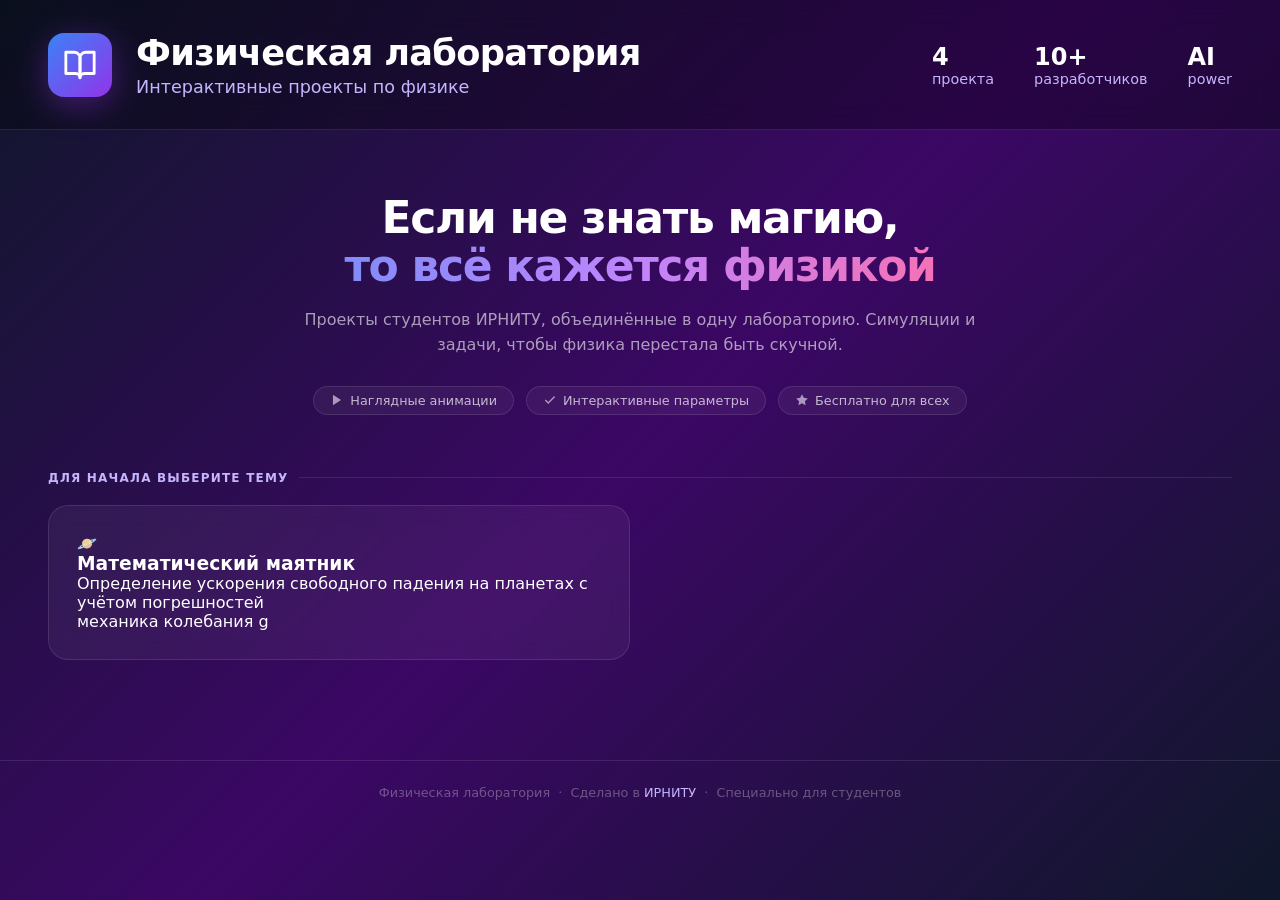
==== Physic/target/classes/templates/index.html @ 546d8663 "Финальная версия математического маятника Объединение математического маятника с остальными проектам" ====
<!DOCTYPE html>
<html lang="ru" xmlns:th="http://www.w3.org/1999/xhtml">

<head>
    <meta charset="UTF-8" />
    <meta name="viewport" content="width=device-width, initial-scale=1.0" />
    <title>Феноменольно</title>
    <link rel="stylesheet" href="../static/index.css" th:href="@{/index.css}">
</head>

<body>

<!-- Particle canvas -->
<canvas id="particles-canvas"></canvas>

<!-- Header -->
<header>
    <div class="header-inner">
        <a href="/" th:href="@{/}" class="header-logo">
            <!-- BookOpen icon -->
            <svg viewBox="0 0 24 24" fill="none" stroke="currentColor" stroke-width="2" stroke-linecap="round"
                 stroke-linejoin="round">
                <path d="M2 3h6a4 4 0 0 1 4 4v14a3 3 0 0 0-3-3H2z" />
                <path d="M22 3h-6a4 4 0 0 0-4 4v14a3 3 0 0 1 3-3h7z" />
            </svg>
        </a>
        <div class="header-text">
            <h1>Физическая лаборатория</h1>
            <p>Интерактивные проекты по физике</p>
        </div>
        <div class="stats-bar">
            <div class="stat-item">
                <div class="stat-number">4</div>
                <div class="stat-label">проекта</div>
            </div>
            <div class="stat-item">
                <div class="stat-number">10+</div>
                <div class="stat-label">разработчиков</div>
            </div>
            <div class="stat-item">
                <div class="stat-number">AI</div>
                <div class="stat-label">power</div>
            </div>
        </div>
    </div>
</header>

<!-- Main -->
<main>
    <!-- Hero -->
    <div class="hero">
        <h2>Если не знать магию,<br><span>то всё кажется физикой</span></h2>
        <p>Проекты студентов ИРНИТУ, объединённые в одну лабораторию. Симуляции и задачи, чтобы физика перестала быть
            скучной.</p>
        <div class="hero-features">
            <div class="feature-pill">
                <!-- play icon -->
                <svg viewBox="0 0 24 24" fill="currentColor">
                    <polygon points="5 3 19 12 5 21 5 3" />
                </svg>
                Наглядные анимации
            </div>
            <div class="feature-pill">
                <!-- check icon -->
                <svg viewBox="0 0 24 24" fill="none" stroke="currentColor" stroke-width="2.5">
                    <polyline points="20 6 9 17 4 12" />
                </svg>
                Интерактивные параметры
            </div>
            <div class="feature-pill">
                <!-- star icon -->
                <svg viewBox="0 0 24 24" fill="currentColor">
                    <polygon
                            points="12 2 15.09 8.26 22 9.27 17 14.14 18.18 21.02 12 17.77 5.82 21.02 7 14.14 2 9.27 8.91 8.26 12 2" />
                </svg>
                Бесплатно для всех
            </div>
        </div>
    </div>

    <!-- Topics -->
    <div class="section-label">Для начала выберите тему</div>

    <div class="topics-grid" id="topics-grid">
        <!-- ✅ СТАТИЧЕСКАЯ КАРТОЧКА: Маятник (если JS не загрузится) -->
        <a th:href="@{/pendulum}" class="topic-card" style="text-decoration: none; color: inherit; display: block;">
            <div class="topic-icon">🪐</div>
            <h3 class="topic-title">Математический маятник</h3>
            <p class="topic-desc">Определение ускорения свободного падения на планетах с учётом погрешностей</p>
            <div class="topic-tags">
                <span class="tag">механика</span>
                <span class="tag">колебания</span>
                <span class="tag">g</span>
            </div>
        </a>
        <!-- Остальные карточки добавятся через JS -->
    </div>
</main>

<!-- Footer -->
<footer>
    Физическая лаборатория &nbsp;·&nbsp; Сделано в <a href="https://www.istu.edu/" target="_blank">ИРНИТУ</a>
    &nbsp;·&nbsp; Специально для студентов
</footer>

<script src="../../../../../src/main/resources/static/particles.js" th:src="@{/particles.js}"></script>
<script src="../../../../../src/main/resources/static/index.js" th:src="@{/index.js}"></script>
</body>

</html>
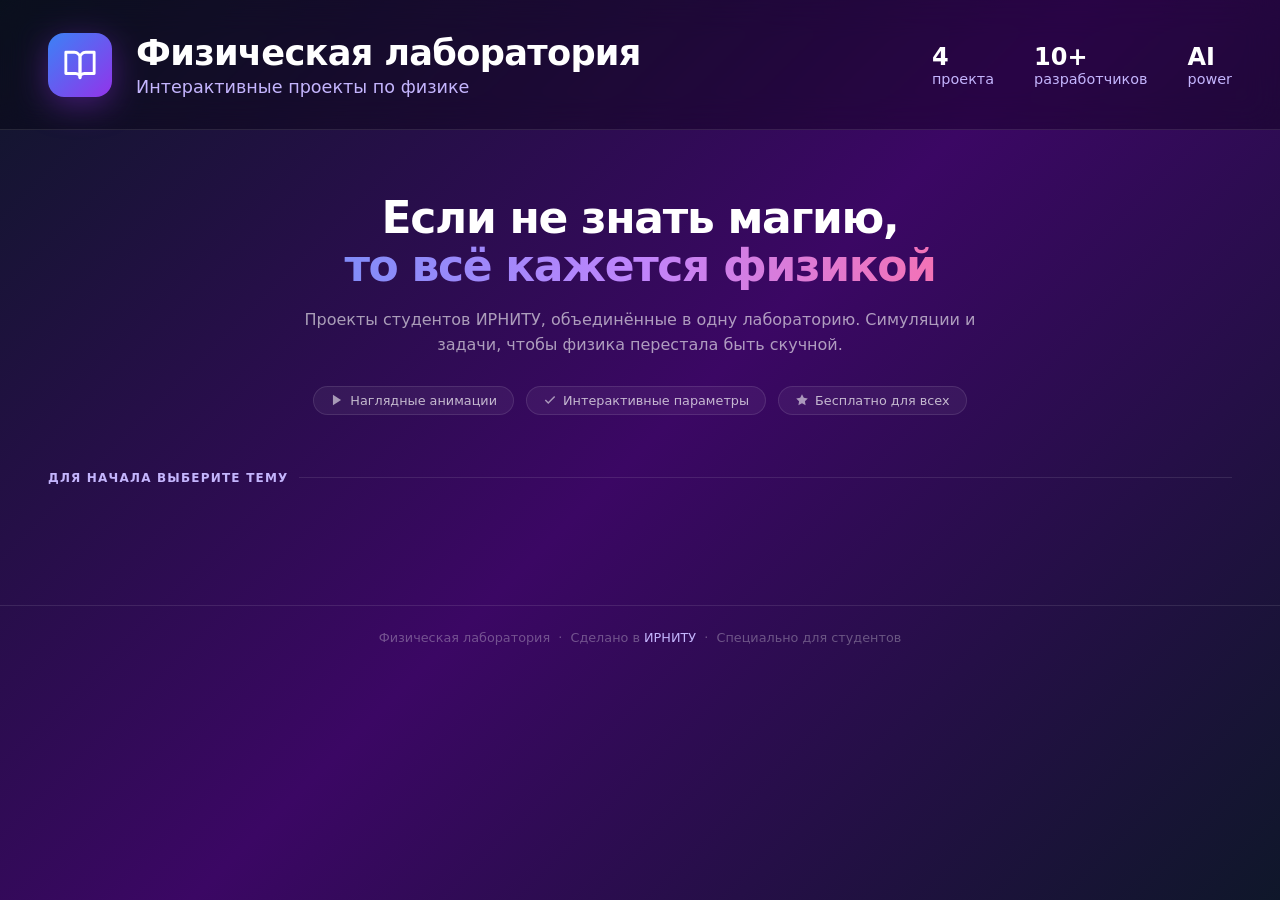
==== commit a98b53a4: "Финальная версия финальной версии Самая ФИНАЛЬНАЯ версия" ====
--- a/Physic/target/classes/templates/index.html
+++ b/Physic/target/classes/templates/index.html
@@ -81,19 +81,9 @@
     <!-- Topics -->
     <div class="section-label">Для начала выберите тему</div>
 
+    <!-- ✅ Сетка карточек: заполняется ТОЛЬКО через JS (index.js) -->
     <div class="topics-grid" id="topics-grid">
-        <!-- ✅ СТАТИЧЕСКАЯ КАРТОЧКА: Маятник (если JS не загрузится) -->
-        <a th:href="@{/pendulum}" class="topic-card" style="text-decoration: none; color: inherit; display: block;">
-            <div class="topic-icon">🪐</div>
-            <h3 class="topic-title">Математический маятник</h3>
-            <p class="topic-desc">Определение ускорения свободного падения на планетах с учётом погрешностей</p>
-            <div class="topic-tags">
-                <span class="tag">механика</span>
-                <span class="tag">колебания</span>
-                <span class="tag">g</span>
-            </div>
-        </a>
-        <!-- Остальные карточки добавятся через JS -->
+        <!-- Карточки добавляются динамически из topics массива в index.js -->
     </div>
 </main>
 
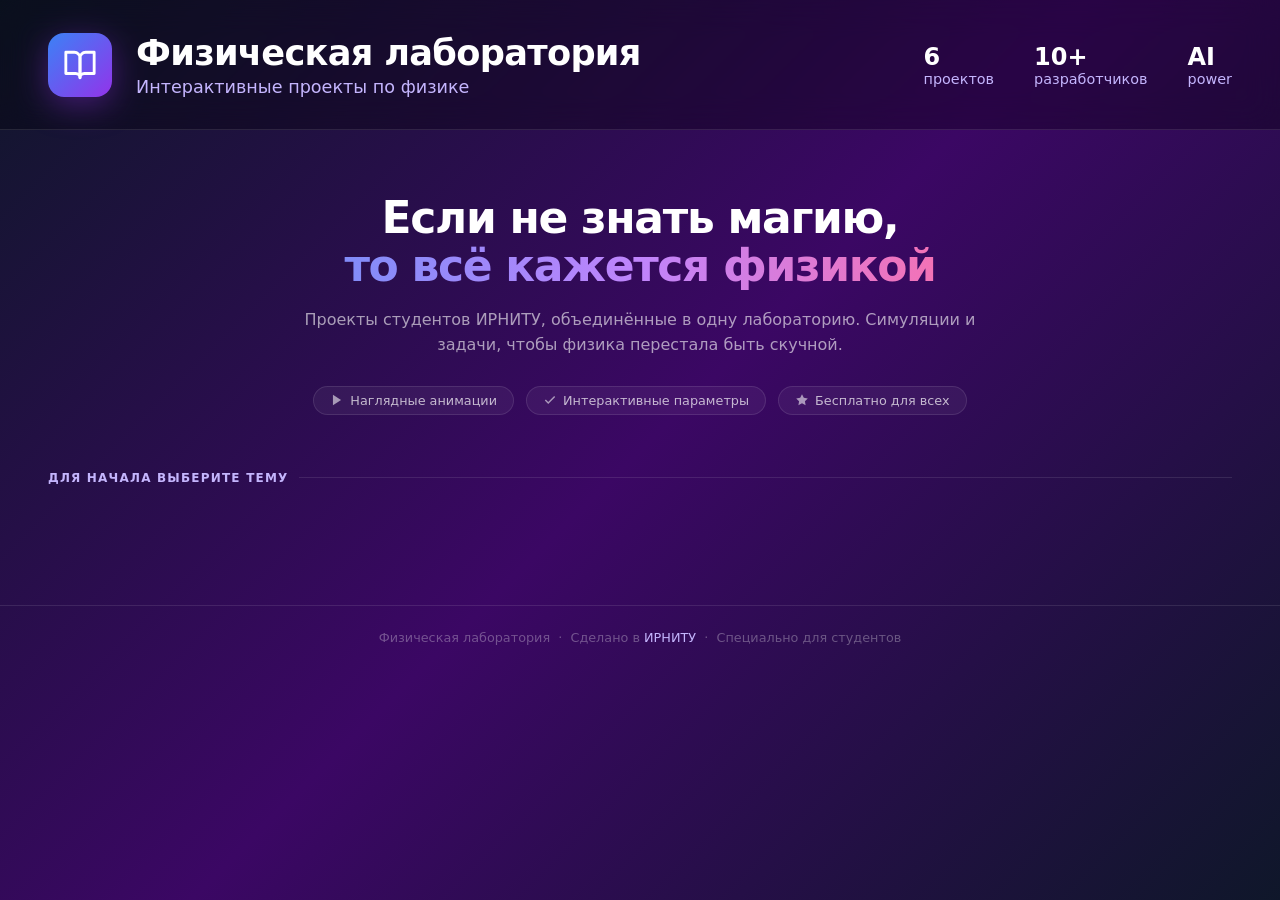
==== commit 3f7d4316: "Финальный проект на 08.05.2026 В финальный проект добавили Васильева Матвея и исправили отображение " ====
--- a/Physic/target/classes/templates/index.html
+++ b/Physic/target/classes/templates/index.html
@@ -30,8 +30,8 @@
         </div>
         <div class="stats-bar">
             <div class="stat-item">
-                <div class="stat-number">4</div>
-                <div class="stat-label">проекта</div>
+                <div class="stat-number">6</div>
+                <div class="stat-label">проектов</div>
             </div>
             <div class="stat-item">
                 <div class="stat-number">10+</div>
